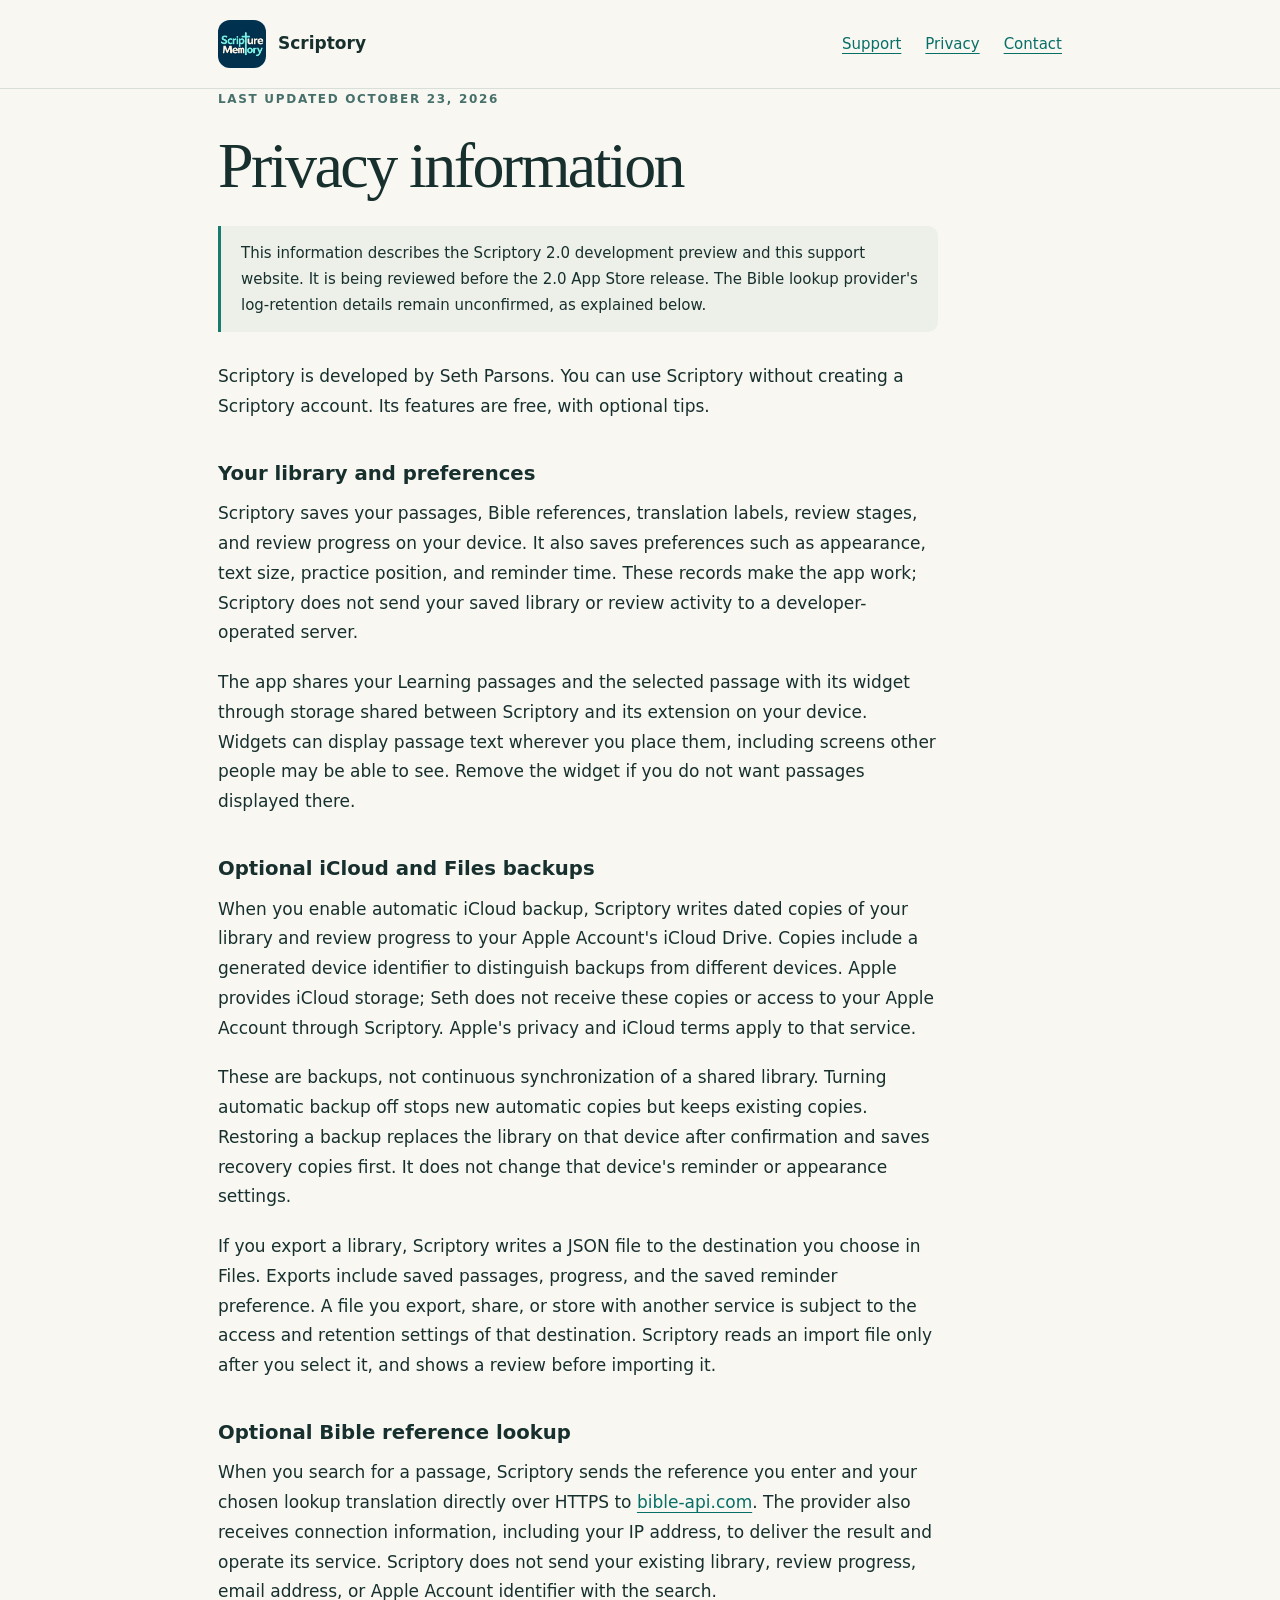
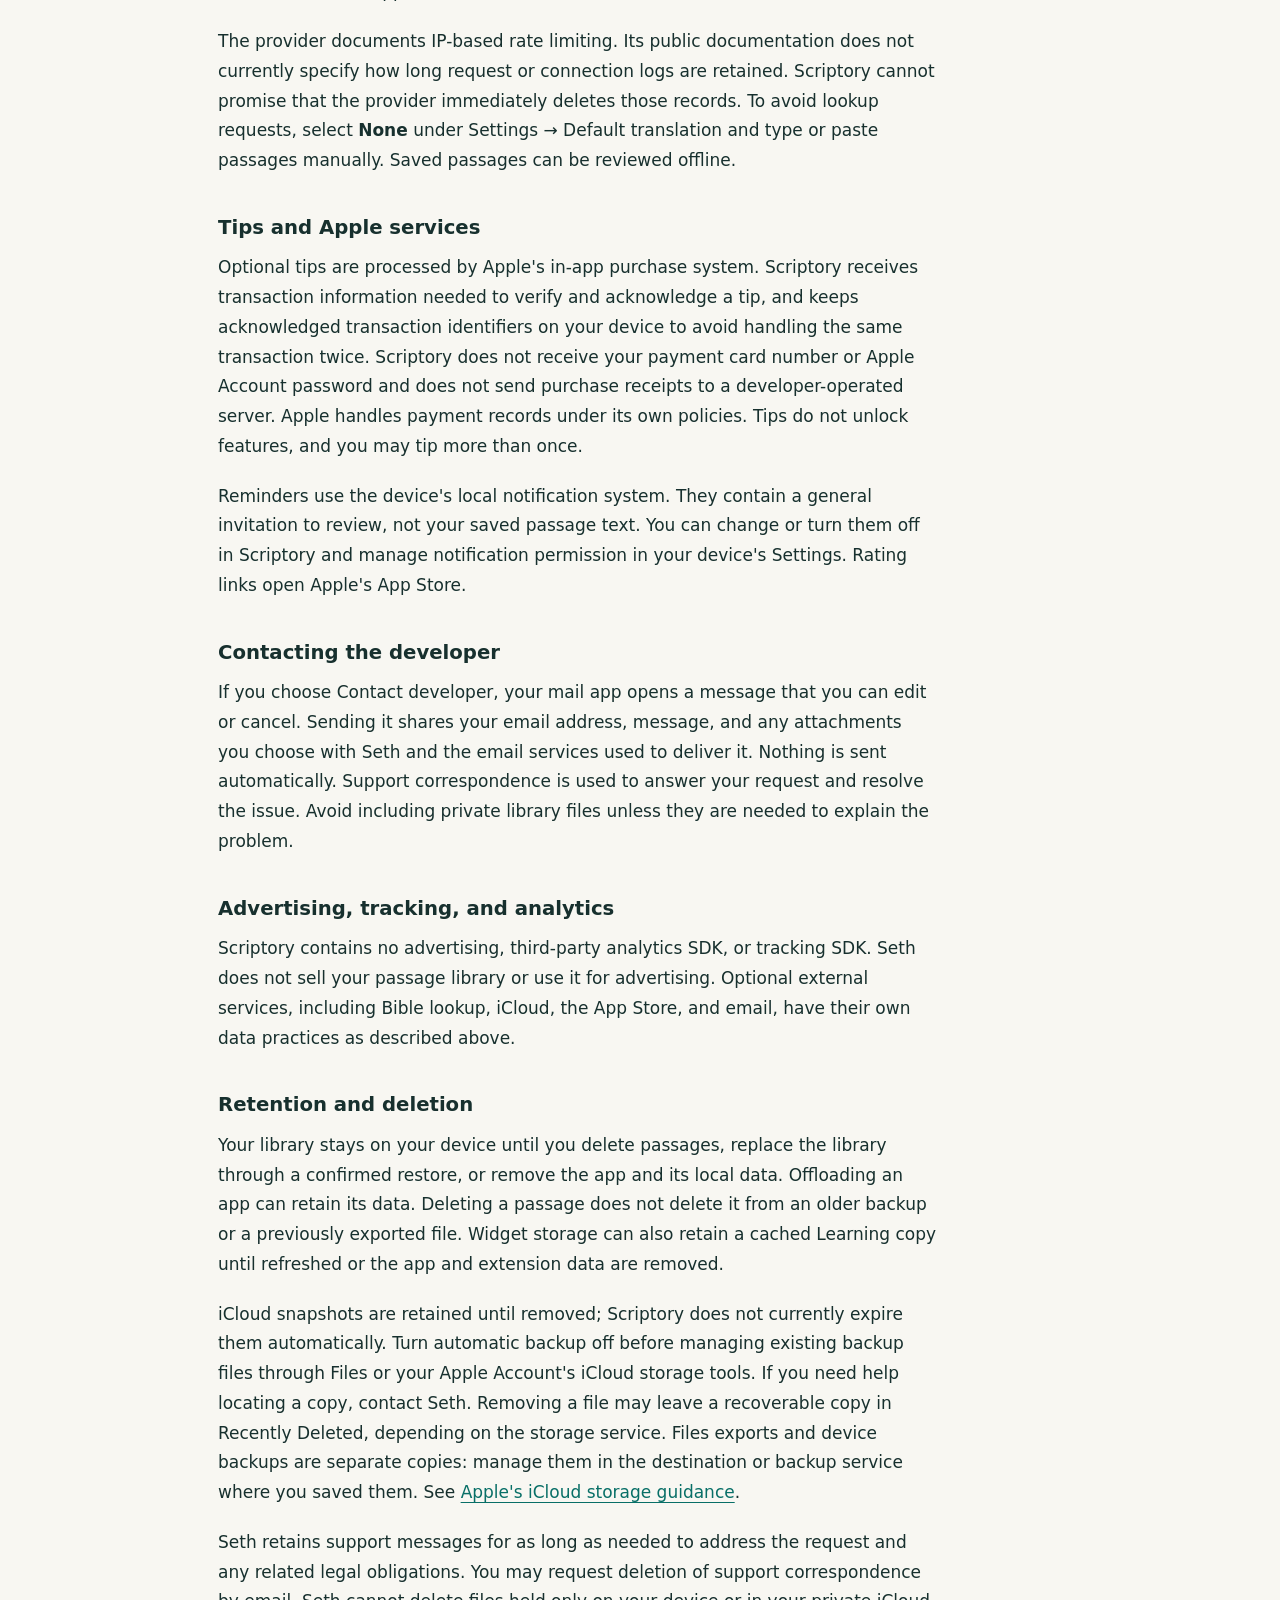
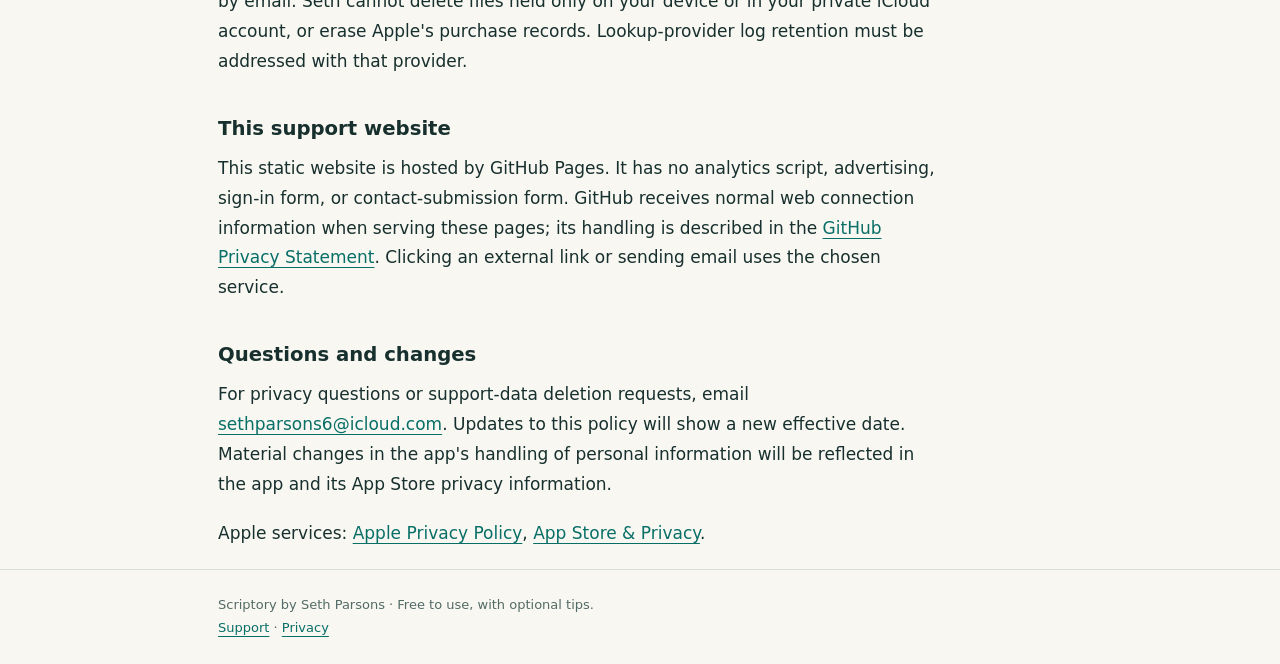
==== privacy.html @ 8f9796a8 "Publish Scriptory preview support and privacy information Support-only static pages with no app sour" ====
<!doctype html>
<html lang="en"><head><meta charset="utf-8"><meta name="viewport" content="width=device-width, initial-scale=1"><meta name="description" content="How the Scriptory 2.0 preview handles local passages, optional backups, Bible lookup, tips, and support messages."><meta name="color-scheme" content="light dark"><title>Privacy · Scriptory</title><link rel="icon" href="icon.png"><link rel="stylesheet" href="style.css"></head>
<body><a class="skip" href="#main" >Skip to content</a><header><div class="wrap"><a class="brand" href="index.html"><img src="icon.png" alt="" width="48" height="48">Scriptory</a><nav aria-label="Main navigation"><a href="support.html">Support</a><a href="privacy.html">Privacy</a><a href="mailto:sethparsons6@icloud.com?subject=Scriptory%20Support">Contact</a></nav></div></header><main id="main" class="wrap"><article><p class="eyebrow">Last updated October 23, 2026</p><h1>Privacy information</h1><div class="notice">This information describes the Scriptory 2.0 development preview and this support website. It is being reviewed before the 2.0 App Store release. The Bible lookup provider's log-retention details remain unconfirmed, as explained below.</div><p>Scriptory is developed by Seth Parsons. You can use Scriptory without creating a Scriptory account. Its features are free, with optional tips.</p>
<h2>Your library and preferences</h2>
<p>Scriptory saves your passages, Bible references, translation labels, review stages, and review progress on your device. It also saves preferences such as appearance, text size, practice position, and reminder time. These records make the app work; Scriptory does not send your saved library or review activity to a developer-operated server.</p>
<p>The app shares your Learning passages and the selected passage with its widget through storage shared between Scriptory and its extension on your device. Widgets can display passage text wherever you place them, including screens other people may be able to see. Remove the widget if you do not want passages displayed there.</p>
<h2>Optional iCloud and Files backups</h2>
<p>When you enable automatic iCloud backup, Scriptory writes dated copies of your library and review progress to your Apple Account&#x27;s iCloud Drive. Copies include a generated device identifier to distinguish backups from different devices. Apple provides iCloud storage; Seth does not receive these copies or access to your Apple Account through Scriptory. Apple&#x27;s privacy and iCloud terms apply to that service.</p>
<p>These are backups, not continuous synchronization of a shared library. Turning automatic backup off stops new automatic copies but keeps existing copies. Restoring a backup replaces the library on that device after confirmation and saves recovery copies first. It does not change that device&#x27;s reminder or appearance settings.</p>
<p>If you export a library, Scriptory writes a JSON file to the destination you choose in Files. Exports include saved passages, progress, and the saved reminder preference. A file you export, share, or store with another service is subject to the access and retention settings of that destination. Scriptory reads an import file only after you select it, and shows a review before importing it.</p>
<h2>Optional Bible reference lookup</h2>
<p>When you search for a passage, Scriptory sends the reference you enter and your chosen lookup translation directly over HTTPS to <a href="https://bible-api.com/">bible-api.com</a>. The provider also receives connection information, including your IP address, to deliver the result and operate its service. Scriptory does not send your existing library, review progress, email address, or Apple Account identifier with the search.</p>
<p>The provider documents IP-based rate limiting. Its public documentation does not currently specify how long request or connection logs are retained. Scriptory cannot promise that the provider immediately deletes those records. To avoid lookup requests, select <strong>None</strong> under Settings → Default translation and type or paste passages manually. Saved passages can be reviewed offline.</p>
<h2>Tips and Apple services</h2>
<p>Optional tips are processed by Apple&#x27;s in-app purchase system. Scriptory receives transaction information needed to verify and acknowledge a tip, and keeps acknowledged transaction identifiers on your device to avoid handling the same transaction twice. Scriptory does not receive your payment card number or Apple Account password and does not send purchase receipts to a developer-operated server. Apple handles payment records under its own policies. Tips do not unlock features, and you may tip more than once.</p>
<p>Reminders use the device&#x27;s local notification system. They contain a general invitation to review, not your saved passage text. You can change or turn them off in Scriptory and manage notification permission in your device&#x27;s Settings. Rating links open Apple&#x27;s App Store.</p>
<h2>Contacting the developer</h2>
<p>If you choose Contact developer, your mail app opens a message that you can edit or cancel. Sending it shares your email address, message, and any attachments you choose with Seth and the email services used to deliver it. Nothing is sent automatically. Support correspondence is used to answer your request and resolve the issue. Avoid including private library files unless they are needed to explain the problem.</p>
<h2>Advertising, tracking, and analytics</h2>
<p>Scriptory contains no advertising, third-party analytics SDK, or tracking SDK. Seth does not sell your passage library or use it for advertising. Optional external services, including Bible lookup, iCloud, the App Store, and email, have their own data practices as described above.</p>
<h2>Retention and deletion</h2>
<p>Your library stays on your device until you delete passages, replace the library through a confirmed restore, or remove the app and its local data. Offloading an app can retain its data. Deleting a passage does not delete it from an older backup or a previously exported file. Widget storage can also retain a cached Learning copy until refreshed or the app and extension data are removed.</p>
<p>iCloud snapshots are retained until removed; Scriptory does not currently expire them automatically. Turn automatic backup off before managing existing backup files through Files or your Apple Account&#x27;s iCloud storage tools. If you need help locating a copy, contact Seth. Removing a file may leave a recoverable copy in Recently Deleted, depending on the storage service. Files exports and device backups are separate copies: manage them in the destination or backup service where you saved them. See <a href="https://support.apple.com/en-us/108922">Apple&#x27;s iCloud storage guidance</a>.</p>
<p>Seth retains support messages for as long as needed to address the request and any related legal obligations. You may request deletion of support correspondence by email. Seth cannot delete files held only on your device or in your private iCloud account, or erase Apple&#x27;s purchase records. Lookup-provider log retention must be addressed with that provider.</p>
<h2>This support website</h2>
<p>This static website is hosted by GitHub Pages. It has no analytics script, advertising, sign-in form, or contact-submission form. GitHub receives normal web connection information when serving these pages; its handling is described in the <a href="https://docs.github.com/en/site-policy/privacy-policies/github-general-privacy-statement">GitHub Privacy Statement</a>. Clicking an external link or sending email uses the chosen service.</p>
<h2>Questions and changes</h2>
<p>For privacy questions or support-data deletion requests, email <a href="mailto:sethparsons6@icloud.com">sethparsons6@icloud.com</a>. Updates to this policy will show a new effective date. Material changes in the app&#x27;s handling of personal information will be reflected in the app and its App Store privacy information.</p>
<p>Apple services: <a href="https://www.apple.com/legal/privacy/">Apple Privacy Policy</a>, <a href="https://www.apple.com/legal/privacy/data/en/appstore/">App Store &amp; Privacy</a>.</p></article></main><footer><div class="wrap"><p>Scriptory by Seth Parsons · Free to use, with optional tips.</p><p><a href="support.html">Support</a> · <a href="privacy.html">Privacy</a></p></div></footer></body></html>
---- style.css ----
*{box-sizing:border-box}html{color-scheme:light dark}body{margin:0;background:#f8f7f2;color:#17302e;font:17px/1.75 ui-sans-serif,system-ui,-apple-system,BlinkMacSystemFont,"Segoe UI",sans-serif}a{color:#086f67;text-underline-offset:4px}a:hover{text-decoration-thickness:2px}a:focus-visible{outline:3px solid #14867c;outline-offset:5px;border-radius:3px}.wrap{max-width:900px;margin:auto;padding:0 28px}header{border-bottom:1px solid #d8dfd9}header .wrap{display:flex;justify-content:space-between;align-items:center;gap:20px;padding-top:20px;padding-bottom:20px}.brand{display:flex;align-items:center;gap:12px;font-weight:700;text-decoration:none;color:inherit}.brand img{width:48px;height:48px;border-radius:12px}nav{display:flex;gap:24px}nav a{font-size:15px}main{padding:60px 0 80px}h1{font:500 clamp(2.3rem,7vw,4rem)/1.12 ui-serif,Georgia,serif;letter-spacing:-.04em;margin:14px 0 24px}h2{font-size:1.23rem;line-height:1.4;margin:38px 0 12px}p{margin:0 0 20px}article{max-width:720px}.eyebrow{font-size:12px;letter-spacing:.14em;text-transform:uppercase;font-weight:750;color:#47706b}.lead{font-size:21px;line-height:1.65;max-width:650px}.notice{border-left:3px solid #187b70;padding:14px 20px;background:#edf0e8;font-size:15px;margin:24px 0 30px;border-radius:0 10px 10px 0}.actions{display:flex;flex-wrap:wrap;gap:14px;margin:32px 0 42px}.button{display:inline-block;background:#0c665d;color:white;border-radius:99px;padding:11px 23px;text-decoration:none;font-weight:650}.button.secondary{background:transparent;color:#0c665d;border:1px solid #adbfba}.links{display:grid;grid-template-columns:1fr 1fr;gap:28px;margin-top:44px}.links section{border-top:1px solid #bdcec6}.links h2{margin-top:22px}footer{border-top:1px solid #d8dfd9;font-size:13px;color:#536b66;padding:24px 0}footer p{margin:0}strong{font-weight:680}@media(max-width:560px){.wrap{padding:0 22px}header .wrap{align-items:flex-start;flex-direction:column;gap:12px}nav{gap:22px}main{padding:38px 0 52px}.links{grid-template-columns:1fr;gap:4px}.lead{font-size:19px}}@media(prefers-color-scheme:dark){body{background:#101c1c;color:#e9eee6}header,footer{border-color:#30413e}a{color:#8cd4c3}.eyebrow,footer{color:#a3b9af}.notice{background:#1d302d;border-color:#8cd4c3}.button{background:#8cd4c3;color:#102523}.button.secondary{color:#a7dfd0;border-color:#5e8b7e}.links section{border-color:#40534b}}

.skip{position:absolute;left:-10000px}.skip:focus{left:20px;top:10px;background:#fff;color:#17302e;padding:8px 16px;z-index:2}
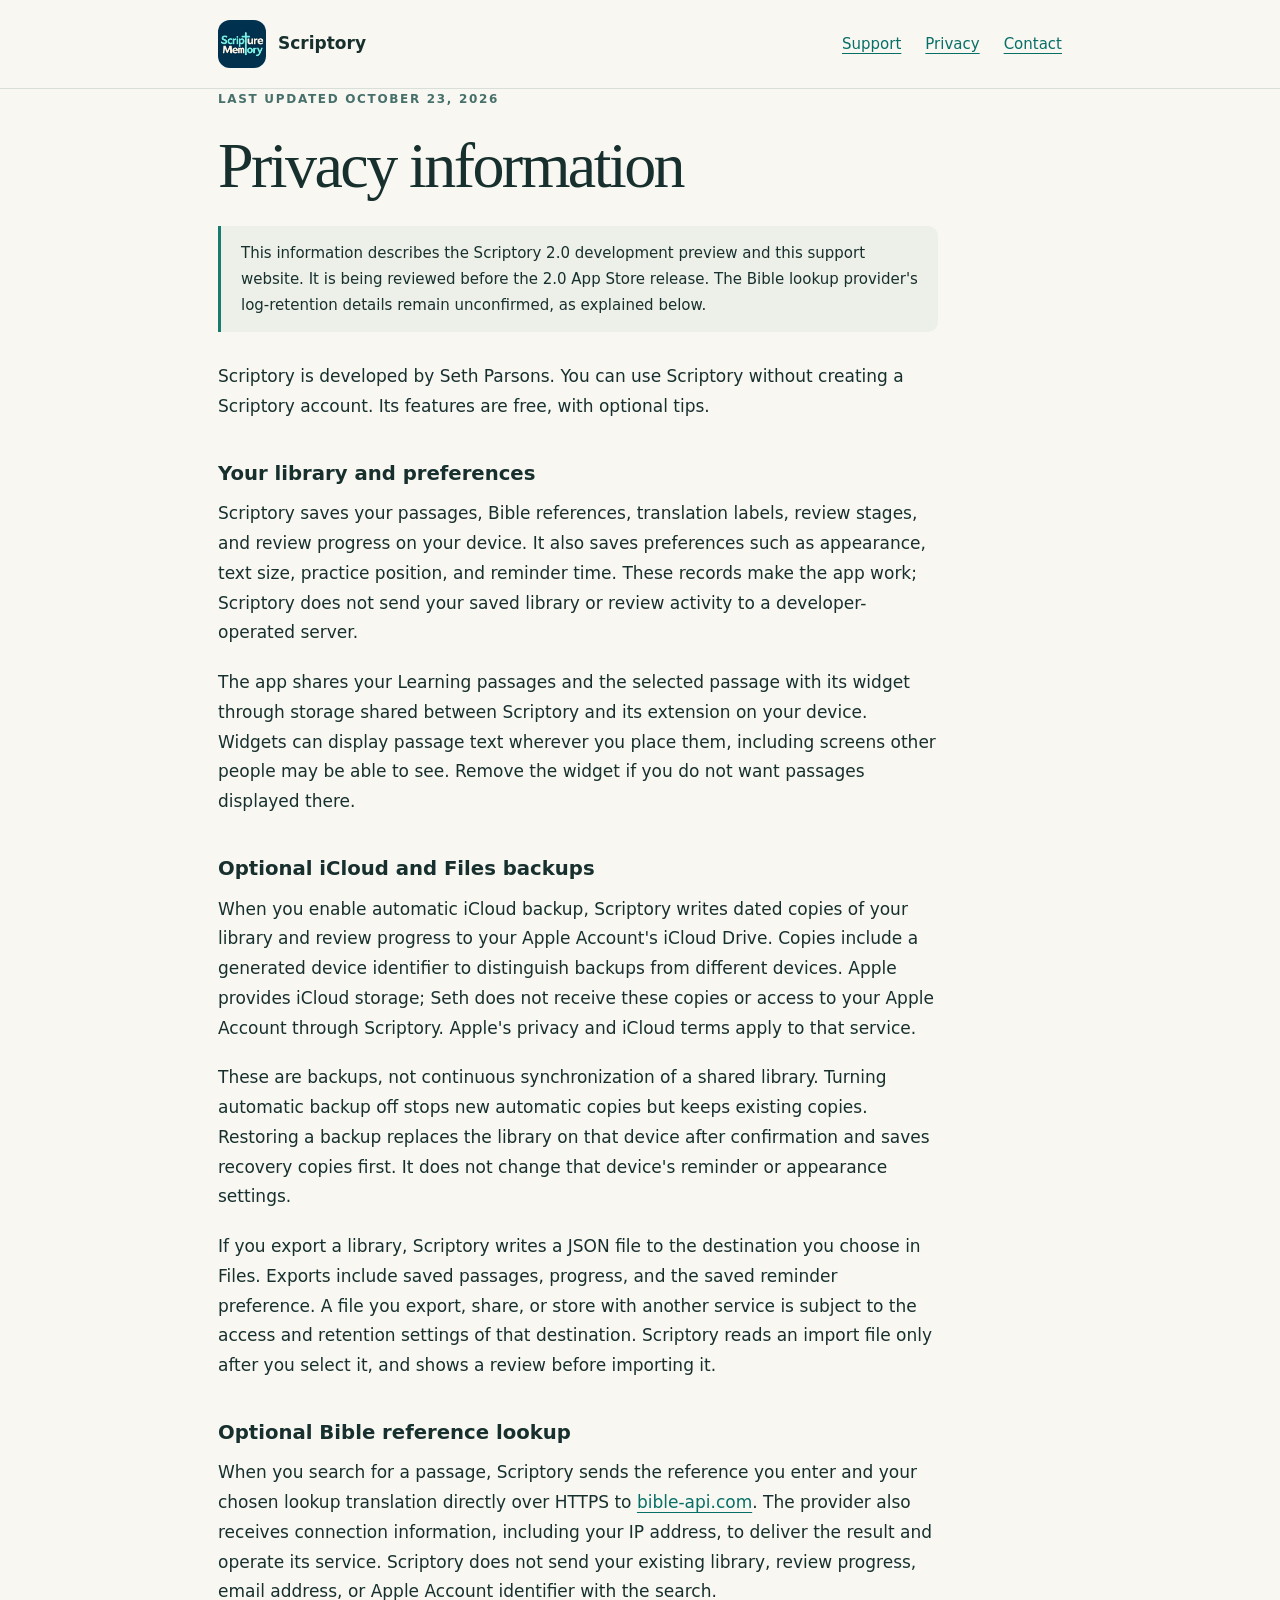
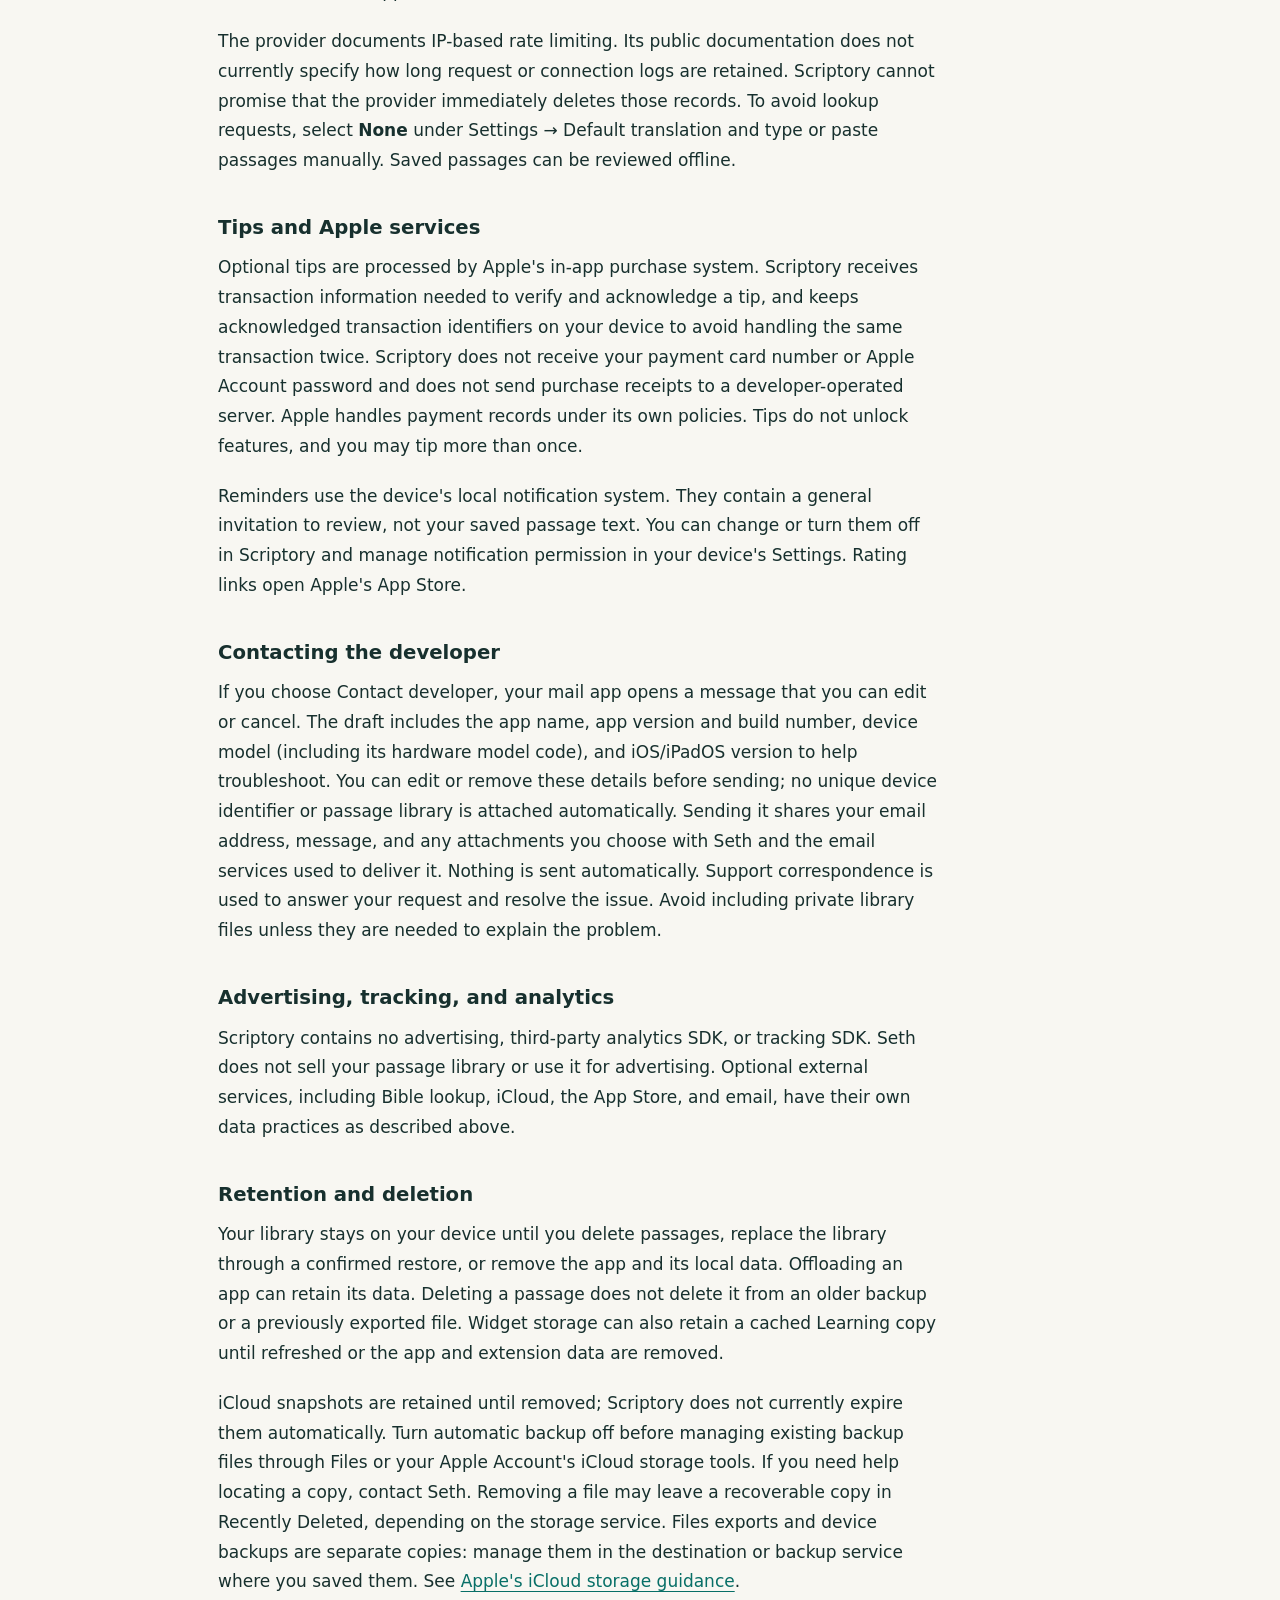
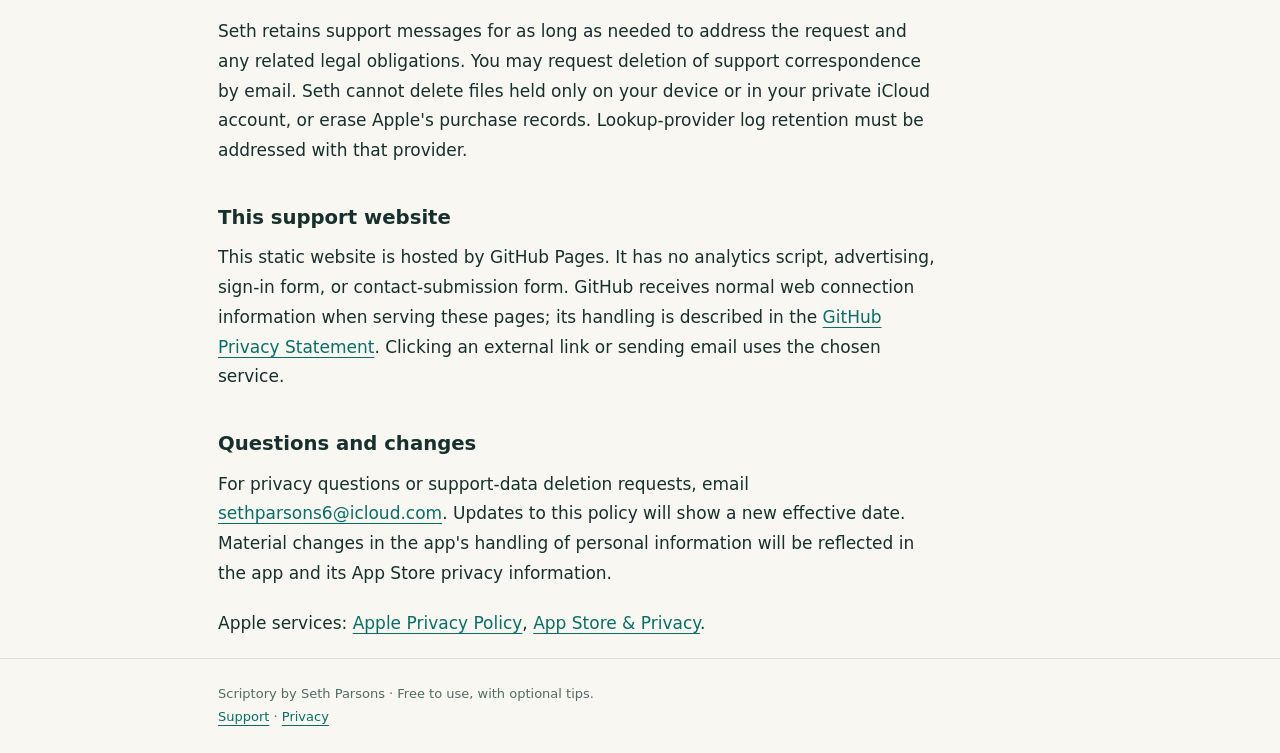
==== commit 1d9e968c: "Explain editable app and device details in support email drafts" ====
--- a/privacy.html
+++ b/privacy.html
@@ -15,7 +15,7 @@
 <p>Optional tips are processed by Apple&#x27;s in-app purchase system. Scriptory receives transaction information needed to verify and acknowledge a tip, and keeps acknowledged transaction identifiers on your device to avoid handling the same transaction twice. Scriptory does not receive your payment card number or Apple Account password and does not send purchase receipts to a developer-operated server. Apple handles payment records under its own policies. Tips do not unlock features, and you may tip more than once.</p>
 <p>Reminders use the device&#x27;s local notification system. They contain a general invitation to review, not your saved passage text. You can change or turn them off in Scriptory and manage notification permission in your device&#x27;s Settings. Rating links open Apple&#x27;s App Store.</p>
 <h2>Contacting the developer</h2>
-<p>If you choose Contact developer, your mail app opens a message that you can edit or cancel. Sending it shares your email address, message, and any attachments you choose with Seth and the email services used to deliver it. Nothing is sent automatically. Support correspondence is used to answer your request and resolve the issue. Avoid including private library files unless they are needed to explain the problem.</p>
+<p>If you choose Contact developer, your mail app opens a message that you can edit or cancel. The draft includes the app name, app version and build number, device model (including its hardware model code), and iOS/iPadOS version to help troubleshoot. You can edit or remove these details before sending; no unique device identifier or passage library is attached automatically. Sending it shares your email address, message, and any attachments you choose with Seth and the email services used to deliver it. Nothing is sent automatically. Support correspondence is used to answer your request and resolve the issue. Avoid including private library files unless they are needed to explain the problem.</p>
 <h2>Advertising, tracking, and analytics</h2>
 <p>Scriptory contains no advertising, third-party analytics SDK, or tracking SDK. Seth does not sell your passage library or use it for advertising. Optional external services, including Bible lookup, iCloud, the App Store, and email, have their own data practices as described above.</p>
 <h2>Retention and deletion</h2>
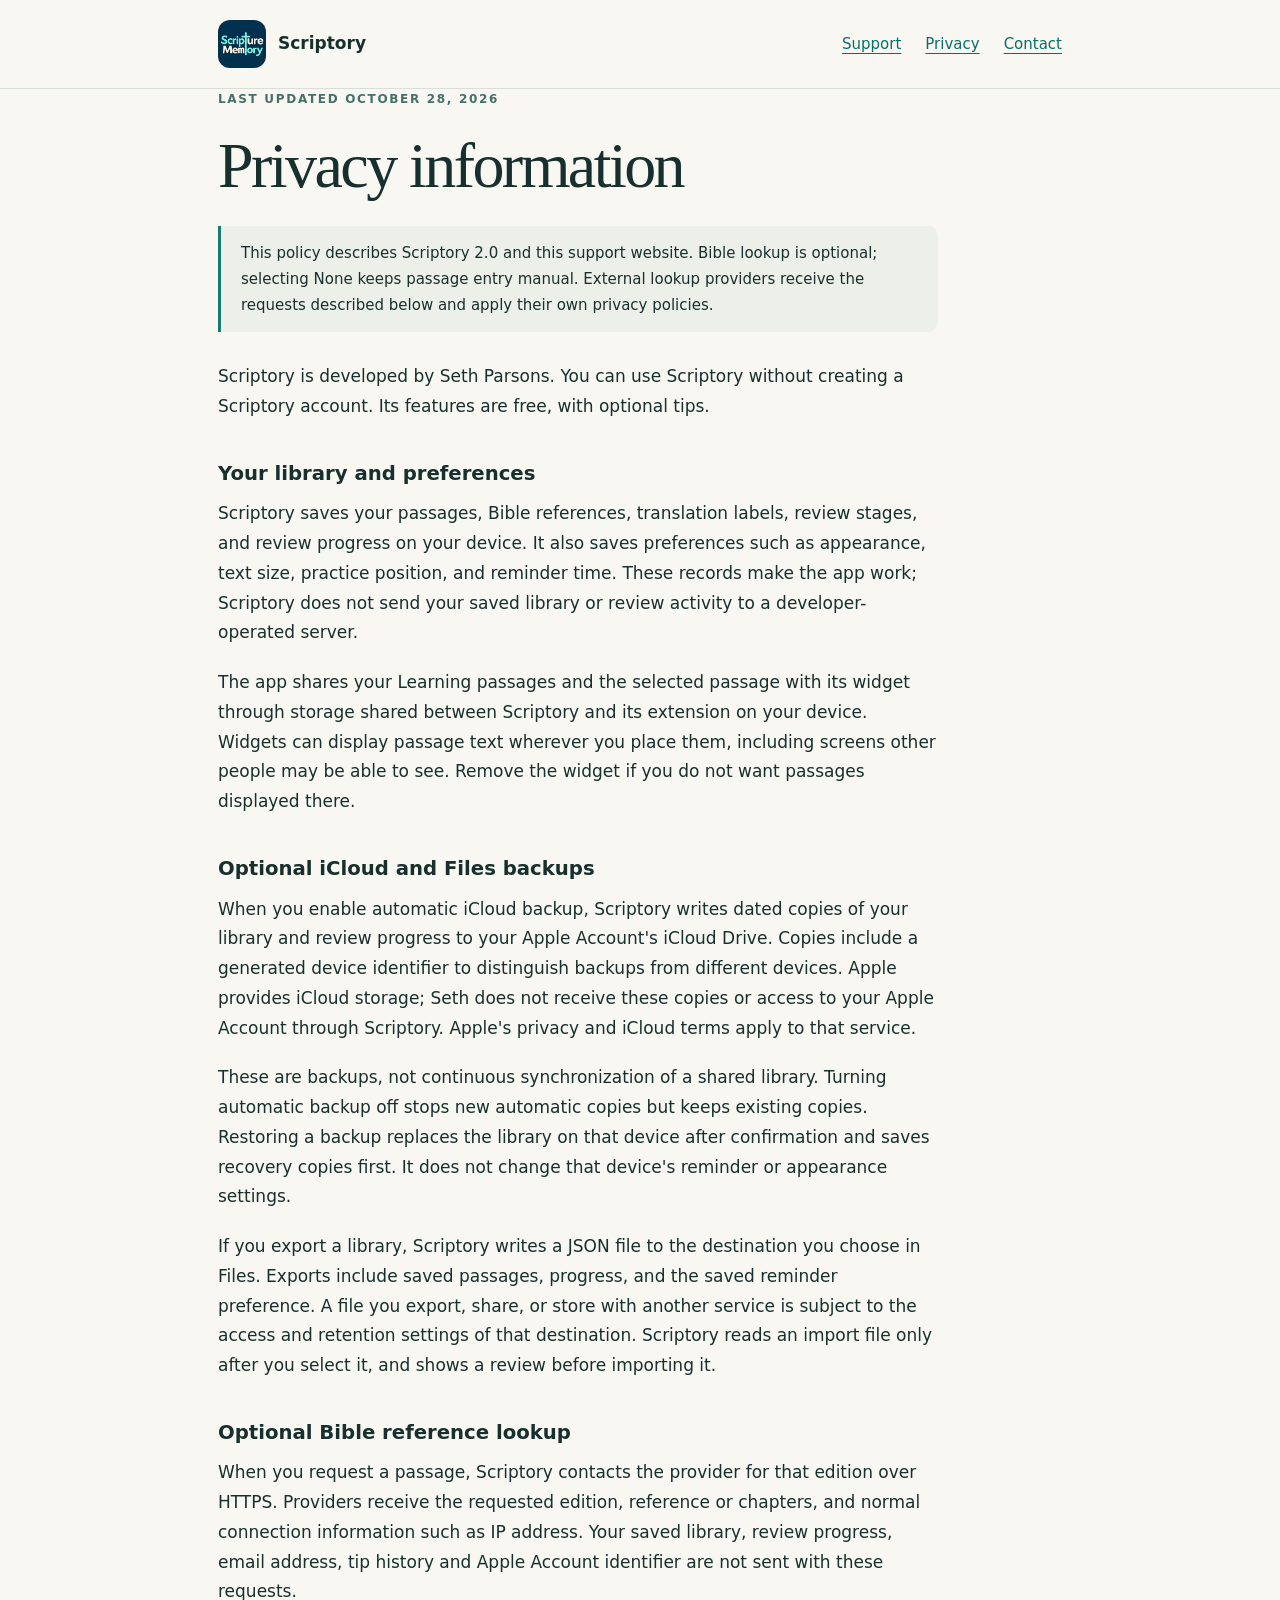
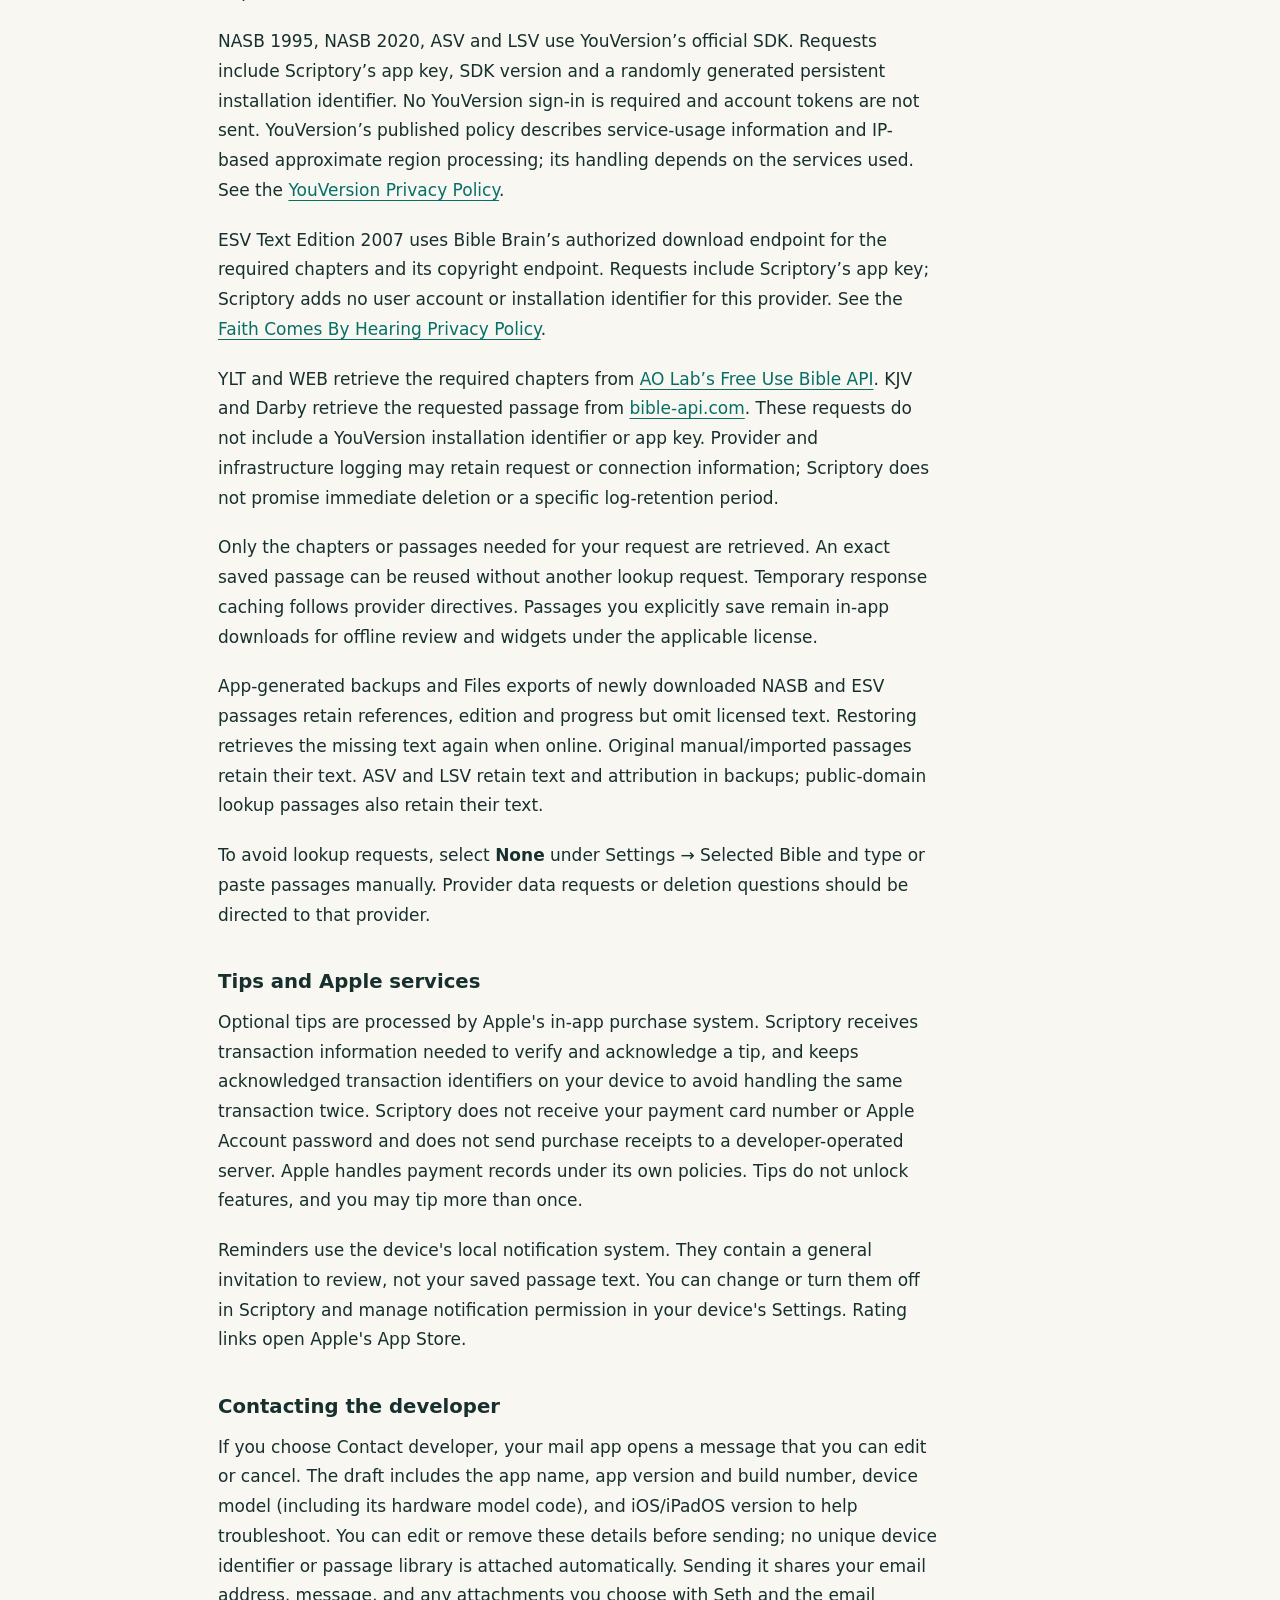
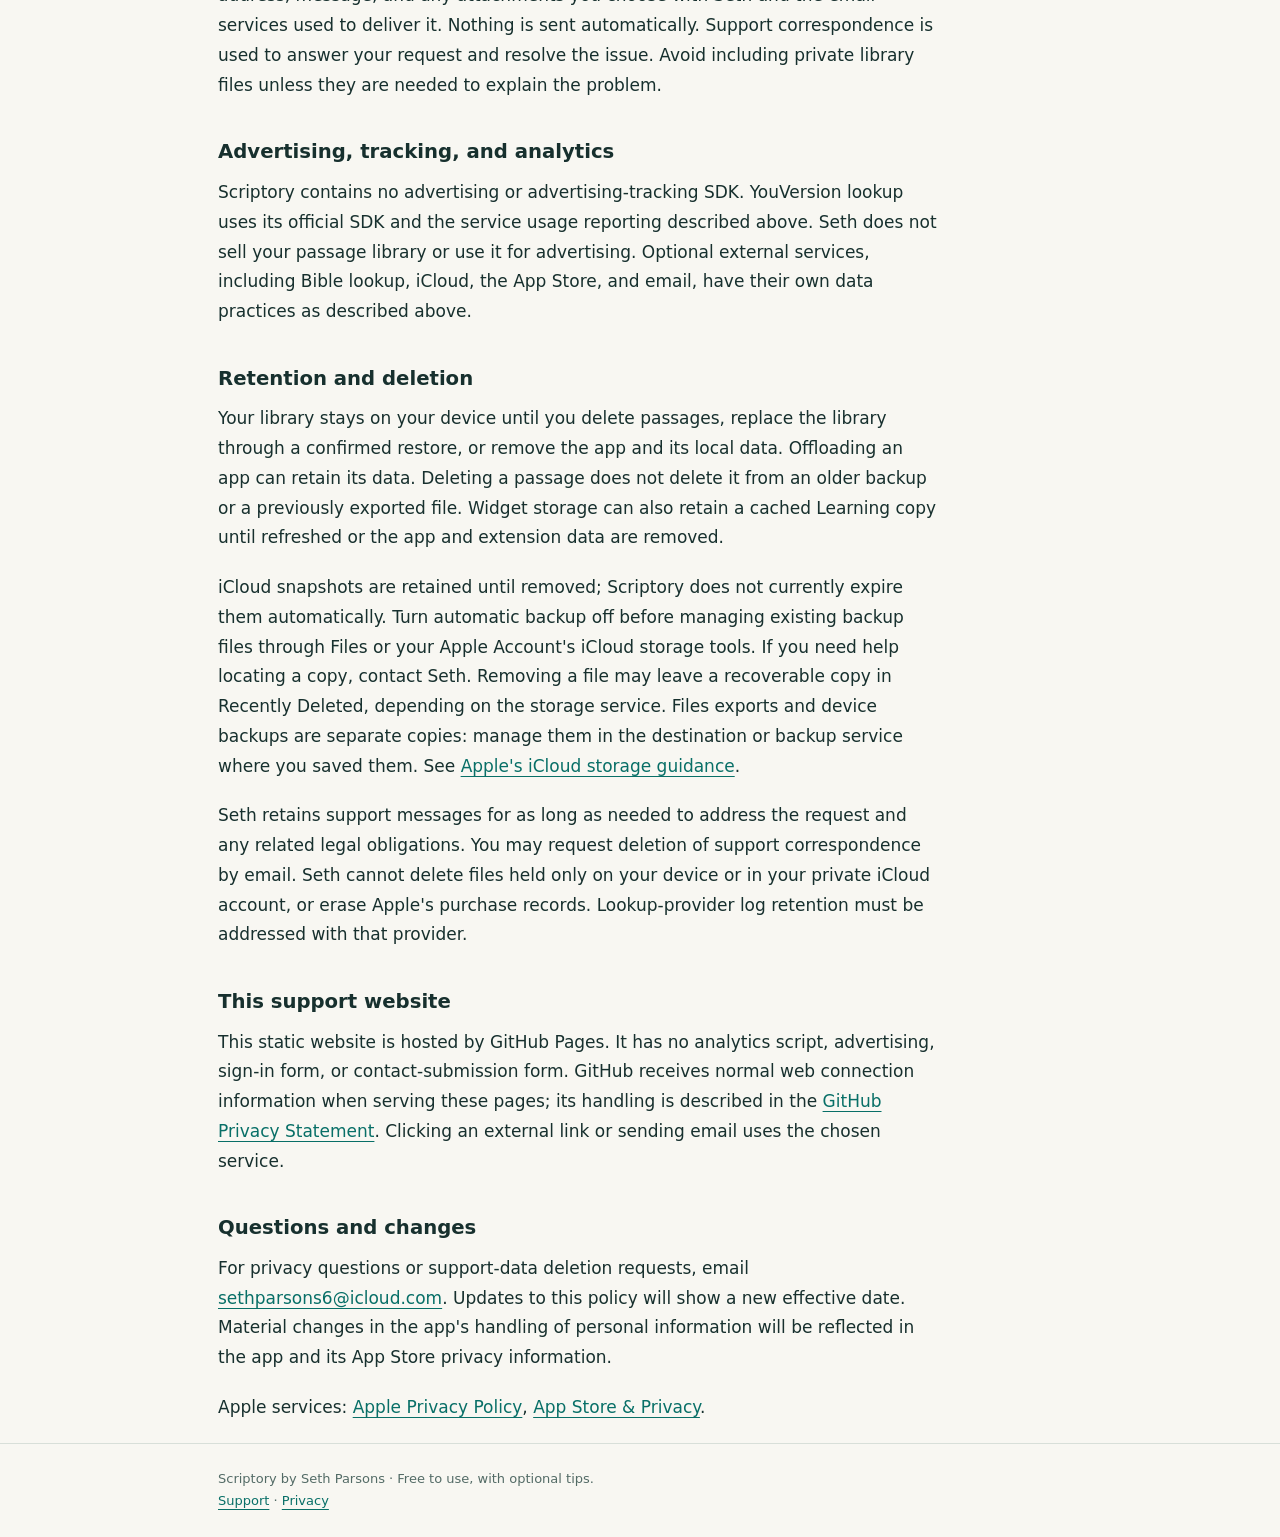
==== commit 21d81f6e: "Update privacy policy for Scriptory 2.0 Bible providers" ====
--- a/privacy.html
+++ b/privacy.html
@@ -1,6 +1,6 @@
 <!doctype html>
-<html lang="en"><head><meta charset="utf-8"><meta name="viewport" content="width=device-width, initial-scale=1"><meta name="description" content="How the Scriptory 2.0 preview handles local passages, optional backups, Bible lookup, tips, and support messages."><meta name="color-scheme" content="light dark"><title>Privacy · Scriptory</title><link rel="icon" href="icon.png"><link rel="stylesheet" href="style.css"></head>
-<body><a class="skip" href="#main" >Skip to content</a><header><div class="wrap"><a class="brand" href="index.html"><img src="icon.png" alt="" width="48" height="48">Scriptory</a><nav aria-label="Main navigation"><a href="support.html">Support</a><a href="privacy.html">Privacy</a><a href="mailto:sethparsons6@icloud.com?subject=Scriptory%20Support">Contact</a></nav></div></header><main id="main" class="wrap"><article><p class="eyebrow">Last updated October 23, 2026</p><h1>Privacy information</h1><div class="notice">This information describes the Scriptory 2.0 development preview and this support website. It is being reviewed before the 2.0 App Store release. The Bible lookup provider's log-retention details remain unconfirmed, as explained below.</div><p>Scriptory is developed by Seth Parsons. You can use Scriptory without creating a Scriptory account. Its features are free, with optional tips.</p>
+<html lang="en"><head><meta charset="utf-8"><meta name="viewport" content="width=device-width, initial-scale=1"><meta name="description" content="How the Scriptory 2.0 handles local passages, optional backups, Bible lookup, tips, and support messages."><meta name="color-scheme" content="light dark"><title>Privacy · Scriptory</title><link rel="icon" href="icon.png"><link rel="stylesheet" href="style.css"></head>
+<body><a class="skip" href="#main" >Skip to content</a><header><div class="wrap"><a class="brand" href="index.html"><img src="icon.png" alt="" width="48" height="48">Scriptory</a><nav aria-label="Main navigation"><a href="support.html">Support</a><a href="privacy.html">Privacy</a><a href="mailto:sethparsons6@icloud.com?subject=Scriptory%20Support">Contact</a></nav></div></header><main id="main" class="wrap"><article><p class="eyebrow">Last updated October 28, 2026</p><h1>Privacy information</h1><div class="notice">This policy describes Scriptory 2.0 and this support website. Bible lookup is optional; selecting None keeps passage entry manual. External lookup providers receive the requests described below and apply their own privacy policies.</div><p>Scriptory is developed by Seth Parsons. You can use Scriptory without creating a Scriptory account. Its features are free, with optional tips.</p>
 <h2>Your library and preferences</h2>
 <p>Scriptory saves your passages, Bible references, translation labels, review stages, and review progress on your device. It also saves preferences such as appearance, text size, practice position, and reminder time. These records make the app work; Scriptory does not send your saved library or review activity to a developer-operated server.</p>
 <p>The app shares your Learning passages and the selected passage with its widget through storage shared between Scriptory and its extension on your device. Widgets can display passage text wherever you place them, including screens other people may be able to see. Remove the widget if you do not want passages displayed there.</p>
@@ -9,15 +9,20 @@
 <p>These are backups, not continuous synchronization of a shared library. Turning automatic backup off stops new automatic copies but keeps existing copies. Restoring a backup replaces the library on that device after confirmation and saves recovery copies first. It does not change that device&#x27;s reminder or appearance settings.</p>
 <p>If you export a library, Scriptory writes a JSON file to the destination you choose in Files. Exports include saved passages, progress, and the saved reminder preference. A file you export, share, or store with another service is subject to the access and retention settings of that destination. Scriptory reads an import file only after you select it, and shows a review before importing it.</p>
 <h2>Optional Bible reference lookup</h2>
-<p>When you search for a passage, Scriptory sends the reference you enter and your chosen lookup translation directly over HTTPS to <a href="https://bible-api.com/">bible-api.com</a>. The provider also receives connection information, including your IP address, to deliver the result and operate its service. Scriptory does not send your existing library, review progress, email address, or Apple Account identifier with the search.</p>
-<p>The provider documents IP-based rate limiting. Its public documentation does not currently specify how long request or connection logs are retained. Scriptory cannot promise that the provider immediately deletes those records. To avoid lookup requests, select <strong>None</strong> under Settings → Default translation and type or paste passages manually. Saved passages can be reviewed offline.</p>
+<p>When you request a passage, Scriptory contacts the provider for that edition over HTTPS. Providers receive the requested edition, reference or chapters, and normal connection information such as IP address. Your saved library, review progress, email address, tip history and Apple Account identifier are not sent with these requests.</p>
+<p>NASB 1995, NASB 2020, ASV and LSV use YouVersion’s official SDK. Requests include Scriptory’s app key, SDK version and a randomly generated persistent installation identifier. No YouVersion sign-in is required and account tokens are not sent. YouVersion’s published policy describes service-usage information and IP-based approximate region processing; its handling depends on the services used. See the <a href="https://www.bible.com/privacy">YouVersion Privacy Policy</a>.</p>
+<p>ESV Text Edition 2007 uses Bible Brain’s authorized download endpoint for the required chapters and its copyright endpoint. Requests include Scriptory’s app key; Scriptory adds no user account or installation identifier for this provider. See the <a href="https://www.faithcomesbyhearing.com/privacy-policy">Faith Comes By Hearing Privacy Policy</a>.</p>
+<p>YLT and WEB retrieve the required chapters from <a href="https://bible.helloao.org/docs/">AO Lab’s Free Use Bible API</a>. KJV and Darby retrieve the requested passage from <a href="https://bible-api.com/">bible-api.com</a>. These requests do not include a YouVersion installation identifier or app key. Provider and infrastructure logging may retain request or connection information; Scriptory does not promise immediate deletion or a specific log-retention period.</p>
+<p>Only the chapters or passages needed for your request are retrieved. An exact saved passage can be reused without another lookup request. Temporary response caching follows provider directives. Passages you explicitly save remain in-app downloads for offline review and widgets under the applicable license.</p>
+<p>App-generated backups and Files exports of newly downloaded NASB and ESV passages retain references, edition and progress but omit licensed text. Restoring retrieves the missing text again when online. Original manual/imported passages retain their text. ASV and LSV retain text and attribution in backups; public-domain lookup passages also retain their text.</p>
+<p>To avoid lookup requests, select <strong>None</strong> under Settings → Selected Bible and type or paste passages manually. Provider data requests or deletion questions should be directed to that provider.</p>
 <h2>Tips and Apple services</h2>
 <p>Optional tips are processed by Apple&#x27;s in-app purchase system. Scriptory receives transaction information needed to verify and acknowledge a tip, and keeps acknowledged transaction identifiers on your device to avoid handling the same transaction twice. Scriptory does not receive your payment card number or Apple Account password and does not send purchase receipts to a developer-operated server. Apple handles payment records under its own policies. Tips do not unlock features, and you may tip more than once.</p>
 <p>Reminders use the device&#x27;s local notification system. They contain a general invitation to review, not your saved passage text. You can change or turn them off in Scriptory and manage notification permission in your device&#x27;s Settings. Rating links open Apple&#x27;s App Store.</p>
 <h2>Contacting the developer</h2>
 <p>If you choose Contact developer, your mail app opens a message that you can edit or cancel. The draft includes the app name, app version and build number, device model (including its hardware model code), and iOS/iPadOS version to help troubleshoot. You can edit or remove these details before sending; no unique device identifier or passage library is attached automatically. Sending it shares your email address, message, and any attachments you choose with Seth and the email services used to deliver it. Nothing is sent automatically. Support correspondence is used to answer your request and resolve the issue. Avoid including private library files unless they are needed to explain the problem.</p>
 <h2>Advertising, tracking, and analytics</h2>
-<p>Scriptory contains no advertising, third-party analytics SDK, or tracking SDK. Seth does not sell your passage library or use it for advertising. Optional external services, including Bible lookup, iCloud, the App Store, and email, have their own data practices as described above.</p>
+<p>Scriptory contains no advertising or advertising-tracking SDK. YouVersion lookup uses its official SDK and the service usage reporting described above. Seth does not sell your passage library or use it for advertising. Optional external services, including Bible lookup, iCloud, the App Store, and email, have their own data practices as described above.</p>
 <h2>Retention and deletion</h2>
 <p>Your library stays on your device until you delete passages, replace the library through a confirmed restore, or remove the app and its local data. Offloading an app can retain its data. Deleting a passage does not delete it from an older backup or a previously exported file. Widget storage can also retain a cached Learning copy until refreshed or the app and extension data are removed.</p>
 <p>iCloud snapshots are retained until removed; Scriptory does not currently expire them automatically. Turn automatic backup off before managing existing backup files through Files or your Apple Account&#x27;s iCloud storage tools. If you need help locating a copy, contact Seth. Removing a file may leave a recoverable copy in Recently Deleted, depending on the storage service. Files exports and device backups are separate copies: manage them in the destination or backup service where you saved them. See <a href="https://support.apple.com/en-us/108922">Apple&#x27;s iCloud storage guidance</a>.</p>
